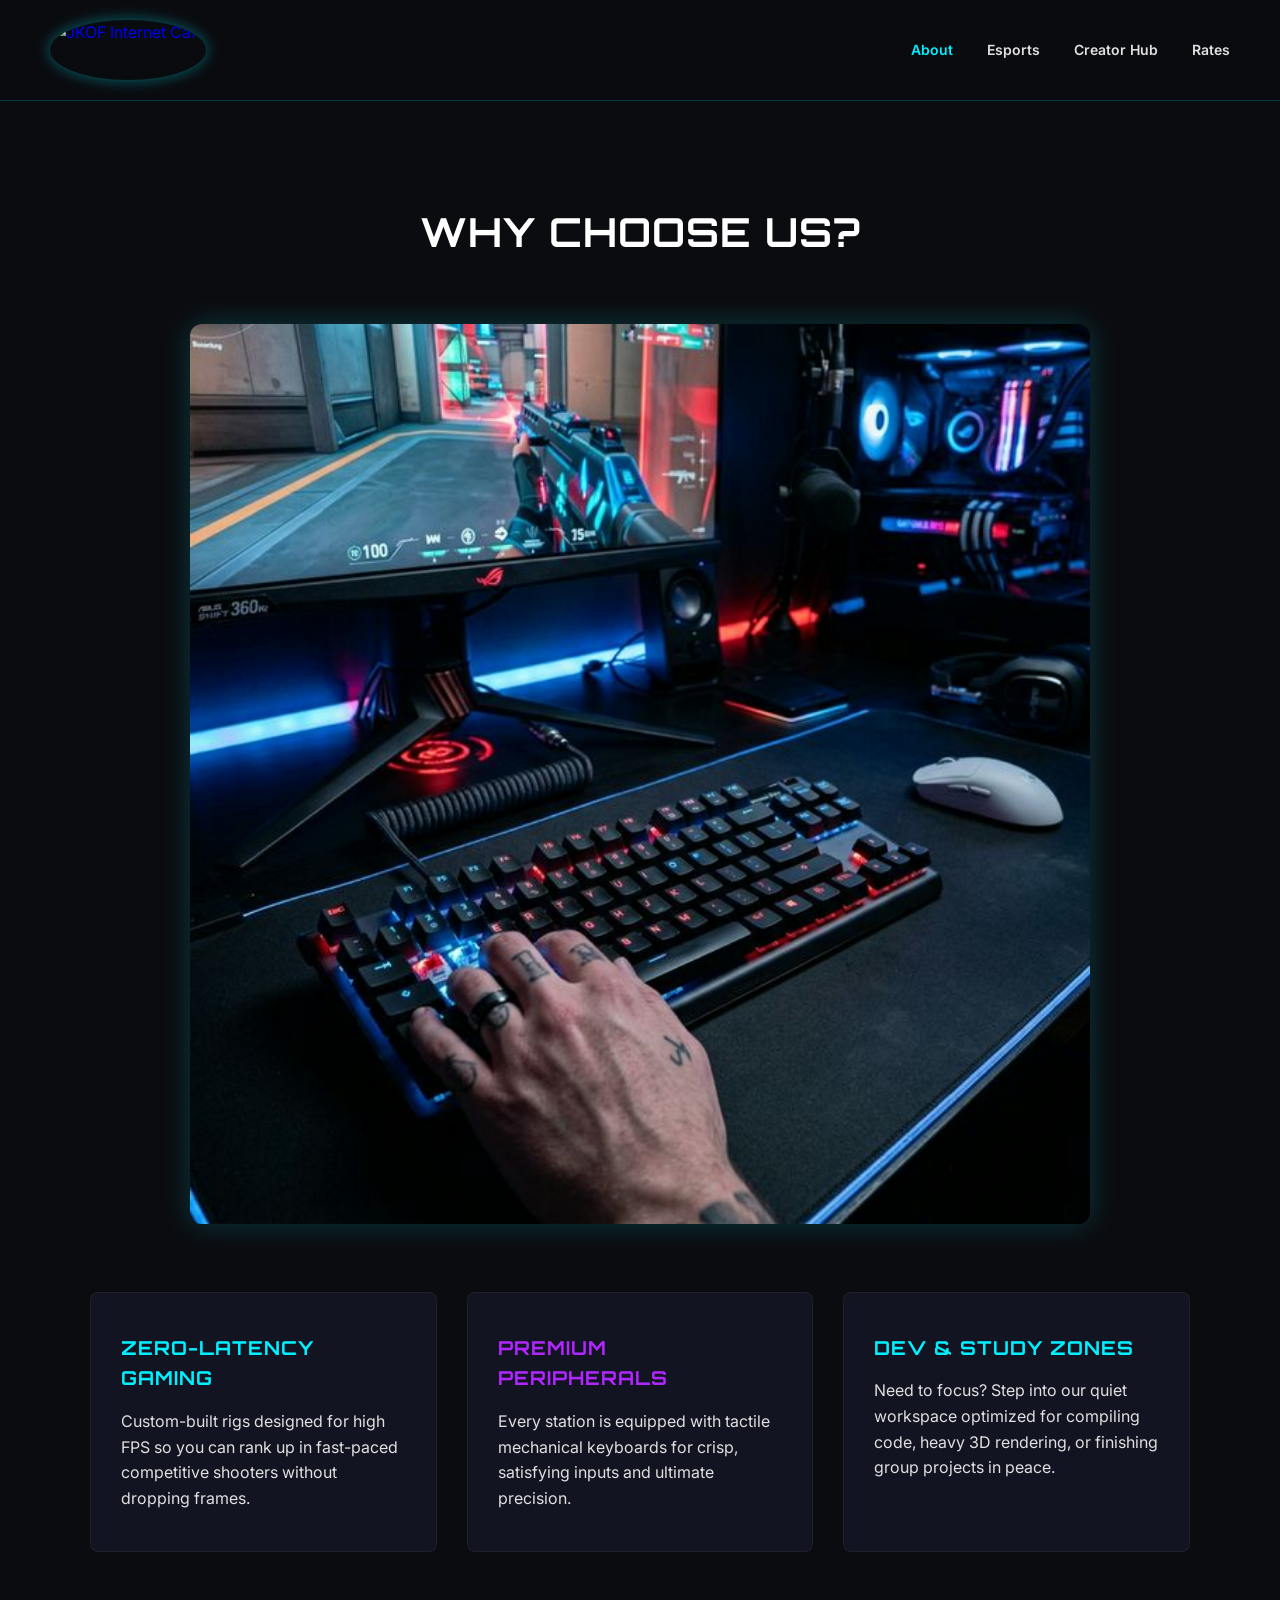
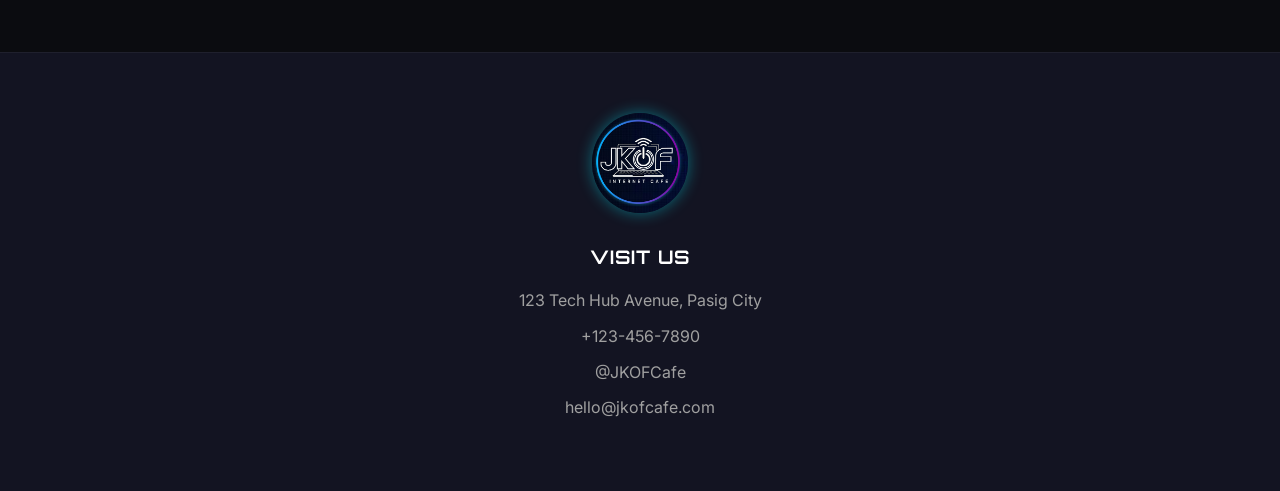
==== about.html @ 514297d2 "Add site pages, assets, and central stylesheet Split the single-file site into separate pages (about" ====
<!DOCTYPE html>
<html lang="en">

<head>
    <meta charset="UTF-8">
    <meta name="viewport" content="width=device-width, initial-scale=1.0">
    <title>JKOF Internet Cafe - About</title>
    <link href="https://fonts.googleapis.com/css2?family=Inter:wght@400;600&family=Orbitron:wght@700;900&display=swap"
        rel="stylesheet">
    <link rel="stylesheet" href="style.css">
    <style>
        body {
            padding-top: 100px;
        }

        /* Offset nav */
    </style>
</head>

<body>

    <nav>
        <a href="index.html" class="logo">
            <img src="logo.png" alt="JKOF Internet Cafe" class="logo-img">
        </a>
        <div class="nav-links">
            <a href="about.html" style="color: var(--neon-cyan);">About</a>
            <a href="arena.html">Esports</a>
            <a href="hub.html">Creator Hub</a>
            <a href="rates.html">Rates</a>
        </div>
    </nav>

    <section id="about" class="fade-in">
        <h2 class="section-title">Why Choose Us?</h2>

        <div style="margin-bottom: 60px; text-align: center;">
            <img src="about-gaming.png" alt="Premium Gaming Setup"
                style="width: 100%; max-width: 900px; border-radius: 12px; box-shadow: 0 0 30px rgba(0, 240, 255, 0.2);">
        </div>

        <div class="grid-3">
            <div class="card">
                <h3>ZERO-LATENCY GAMING</h3>
                <p>Custom-built rigs designed for high FPS so you can rank up in fast-paced competitive shooters without
                    dropping frames.</p>
            </div>
            <div class="card purple-border">
                <h3>PREMIUM PERIPHERALS</h3>
                <p>Every station is equipped with tactile mechanical keyboards for crisp, satisfying inputs and ultimate
                    precision.</p>
            </div>
            <div class="card">
                <h3>DEV & STUDY ZONES</h3>
                <p>Need to focus? Step into our quiet workspace optimized for compiling code, heavy 3D rendering, or
                    finishing group projects in peace.</p>
            </div>
        </div>
    </section>

    <footer>
        <div style="display: flex; justify-content: center; margin-bottom: 30px;">
            <a href="index.html" class="logo">
                <img src="logo.jpg" alt="JKOF Internet Cafe" class="logo-img" style="height: 100px;">
            </a>
        </div>
        <div class="footer-info">
            <h3 style="color: #fff; margin-bottom: 15px;">Visit us</h3>
            <p>123 Tech Hub Avenue, Pasig City</p>
            <p>+123-456-7890</p>
            <p>@JKOFCafe</p>
            <p>hello@jkofcafe.com</p>
        </div>
    </footer>

    <script>
        const observerOptions = {
            root: null,
            rootMargin: '0px',
            threshold: 0.15
        };

        const observer = new IntersectionObserver((entries, observer) => {
            entries.forEach(entry => {
                if (entry.isIntersecting) {
                    entry.target.classList.add('visible');
                    observer.unobserve(entry.target);
                }
            });
        }, observerOptions);

        document.querySelectorAll('.fade-in').forEach((element) => {
            observer.observe(element);
        });
    </script>
</body>

</html>
---- style.css ----
/* CSS Variables for Brand Colors */
    :root {
        --bg-dark: #0b0c10;
        --bg-panel: #131422;
        --text-light: #e0e0e0;
        --neon-cyan: #00f0ff;
        --neon-purple: #b026ff;
        --font-main: 'Inter', sans-serif;
        --font-header: 'Orbitron', sans-serif;
    }

    /* Base Styles */
    * {
        margin: 0;
        padding: 0;
        box-sizing: border-box;
    }

    body {
        background-color: var(--bg-dark);
        color: var(--text-light);
        font-family: var(--font-main);
        line-height: 1.6;
        overflow-x: hidden;
    }

    h1,
    h2,
    h3,
    h4 {
        font-family: var(--font-header);
        text-transform: uppercase;
        letter-spacing: 1px;
    }

    /* Navigation */
    nav {
        position: fixed;
        top: 0;
        width: 100%;
        padding: 20px 50px;
        background: rgba(11, 12, 16, 0.9);
        backdrop-filter: blur(10px);
        display: flex;
        justify-content: space-between;
        align-items: center;
        z-index: 1000;
        border-bottom: 1px solid rgba(0, 240, 255, 0.2);
    }

    .logo {
        display: flex;
        align-items: center;
        text-decoration: none;
    }

    .logo-img {
        height: 60px;
        width: auto;
        border-radius: 50%;
        box-shadow: 0 0 15px rgba(0, 240, 255, 0.4);
        transition: all 0.3s ease;
    }

    .logo-img:hover {
        box-shadow: 0 0 25px rgba(176, 38, 255, 0.8);
        transform: scale(1.05);
    }

    .nav-links a {
        color: var(--text-light);
        text-decoration: none;
        margin-left: 30px;
        font-size: 14px;
        font-weight: 600;
        transition: color 0.3s ease;
    }

    .nav-links a:hover {
        color: var(--neon-cyan);
    }

    /* Hero Section */
    .hero {
        height: 100vh;
        display: flex;
        flex-direction: column;
        justify-content: center;
        align-items: center;
        text-align: center;
        padding: 0 20px;
        background: radial-gradient(circle at center, #1a1b30 0%, var(--bg-dark) 70%);
    }

    .hero h1 {
        font-size: 4rem;
        margin-bottom: 20px;
    }

    .hero h1 span {
        color: var(--neon-cyan);
        text-shadow: 0 0 10px rgba(0, 240, 255, 0.5);
    }

    .hero p {
        font-size: 1.2rem;
        max-width: 600px;
        margin-bottom: 40px;
        color: #a0a0a0;
    }

    .btn {
        padding: 15px 30px;
        background-color: var(--neon-cyan);
        color: var(--bg-dark);
        text-decoration: none;
        font-family: var(--font-header);
        font-weight: 700;
        border-radius: 4px;
        transition: all 0.3s ease;
        box-shadow: 0 0 15px rgba(0, 240, 255, 0.4);
    }

    .btn:hover {
        background-color: #fff;
        box-shadow: 0 0 25px rgba(0, 240, 255, 0.8);
    }

    /* Section Layouts */
    section {
        padding: 100px 50px;
        max-width: 1200px;
        margin: 0 auto;
    }

    .section-title {
        text-align: center;
        font-size: 2.5rem;
        margin-bottom: 60px;
        color: #fff;
    }

    .grid-3 {
        display: grid;
        grid-template-columns: repeat(auto-fit, minmax(300px, 1fr));
        gap: 30px;
    }

    .grid-2 {
        display: grid;
        grid-template-columns: repeat(auto-fit, minmax(400px, 1fr));
        gap: 50px;
    }

    /* Cards */
    .card {
        background: var(--bg-panel);
        padding: 40px 30px;
        border-radius: 8px;
        border: 1px solid rgba(255, 255, 255, 0.05);
        transition: transform 0.3s ease, border-color 0.3s ease;
    }

    .card:hover {
        transform: translateY(-5px);
        border-color: var(--neon-cyan);
    }

    .card h3 {
        color: var(--neon-cyan);
        margin-bottom: 15px;
        font-size: 1.2rem;
    }

    .card.purple-border:hover {
        border-color: var(--neon-purple);
    }

    .card.purple-border h3 {
        color: var(--neon-purple);
    }

    /* Rates Table */
    table {
        width: 100%;
        border-collapse: collapse;
        background: var(--bg-panel);
        border-radius: 8px;
        overflow: hidden;
    }

    th,
    td {
        padding: 20px;
        text-align: left;
        border-bottom: 1px solid rgba(255, 255, 255, 0.05);
    }

    th {
        color: var(--neon-cyan);
        font-family: var(--font-header);
        background: rgba(0, 240, 255, 0.05);
    }

    .promo-banner {
        background: linear-gradient(90deg, rgba(176, 38, 255, 0.2), rgba(0, 240, 255, 0.2));
        padding: 20px;
        text-align: center;
        border-top: 1px solid rgba(0, 240, 255, 0.3);
    }

    .promo-banner h4 {
        color: var(--neon-purple);
        font-size: 1.5rem;
        margin-bottom: 5px;
    }

    /* Footer */
    footer {
        background: var(--bg-panel);
        padding: 60px 50px;
        text-align: center;
        border-top: 1px solid rgba(255, 255, 255, 0.05);
    }

    .footer-info p {
        margin-bottom: 10px;
        color: #a0a0a0;
    }

    /* Fade-in Animation Classes */
    .fade-in {
        opacity: 0;
        transform: translateY(30px);
        transition: opacity 0.8s ease, transform 0.8s ease;
    }

    .fade-in.visible {
        opacity: 1;
        transform: translateY(0);
    }

    /* Responsive */
    @media (max-width: 768px) {
        nav {
            padding: 20px;
            flex-direction: column;
            gap: 15px;
        }

        .nav-links a {
            margin: 0 10px;
        }

        .hero h1 {
            font-size: 2.5rem;
        }

        section {
            padding: 60px 20px;
        }
    }
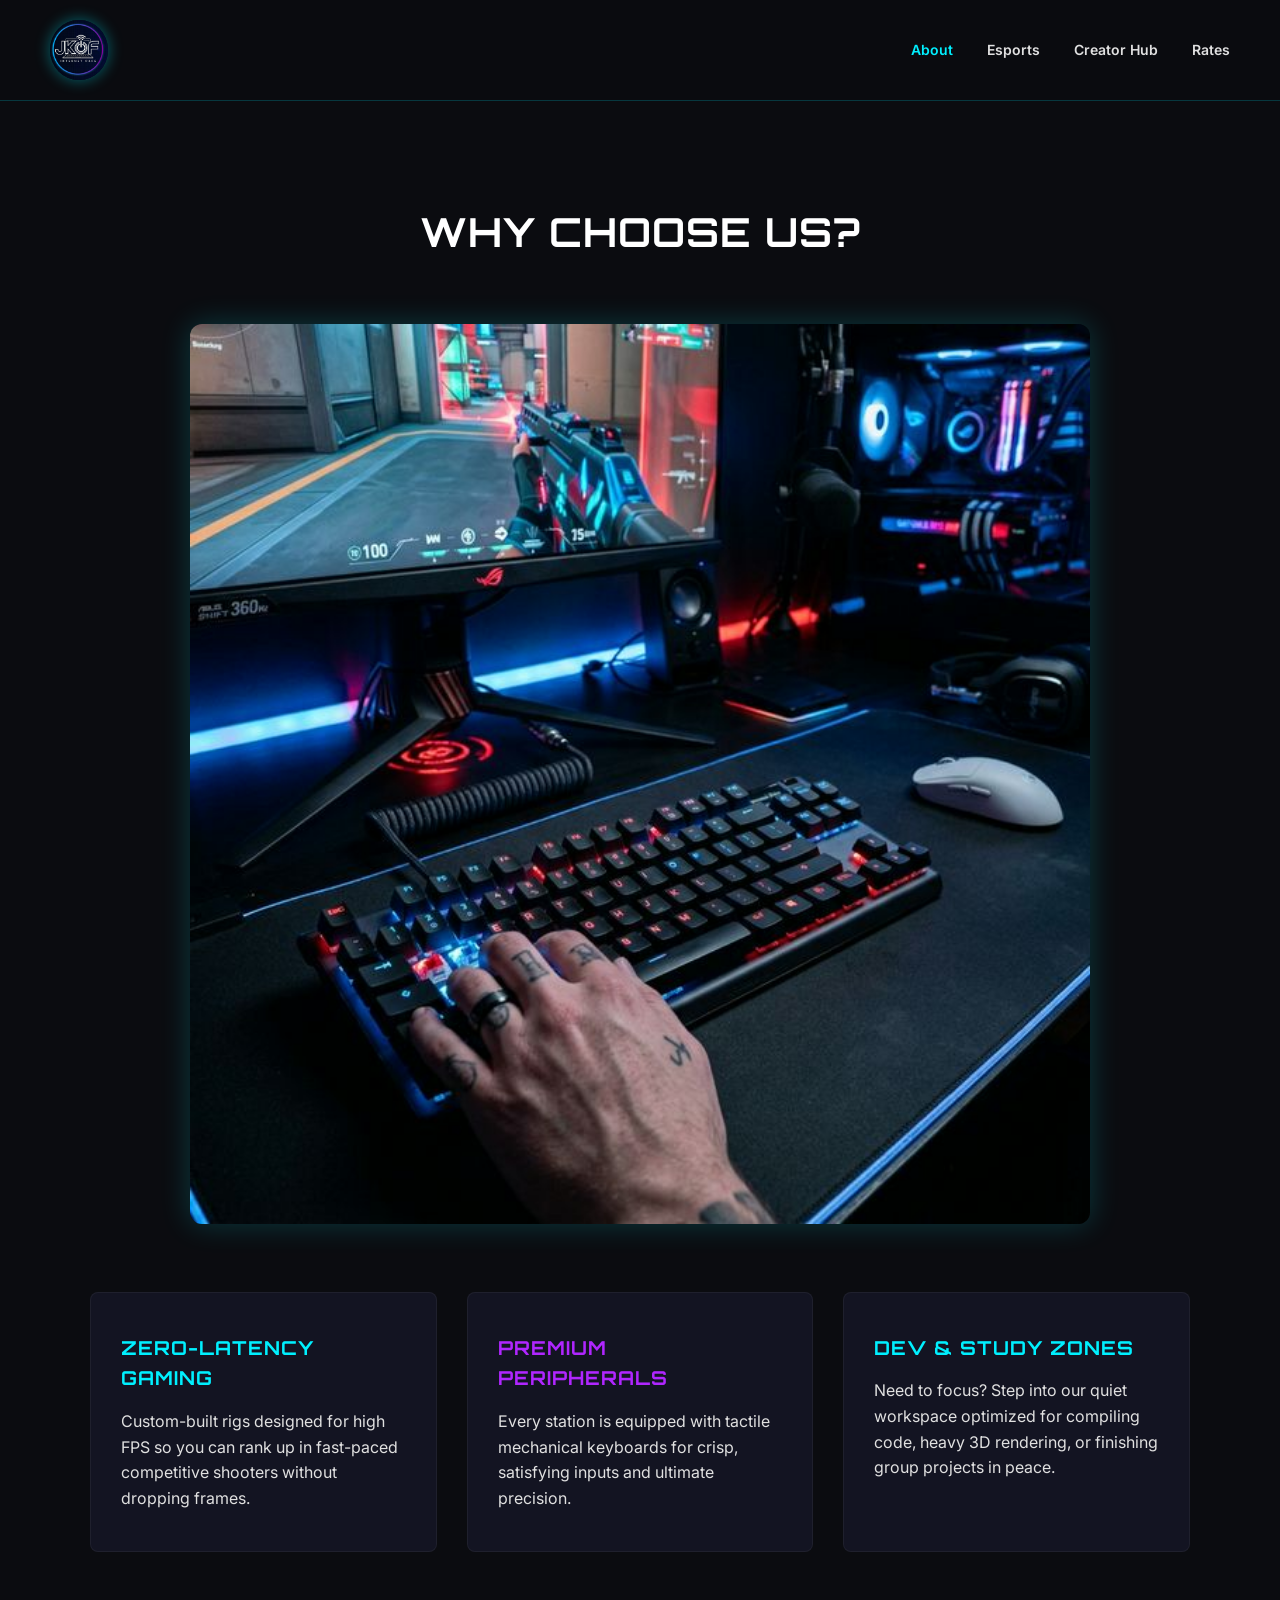
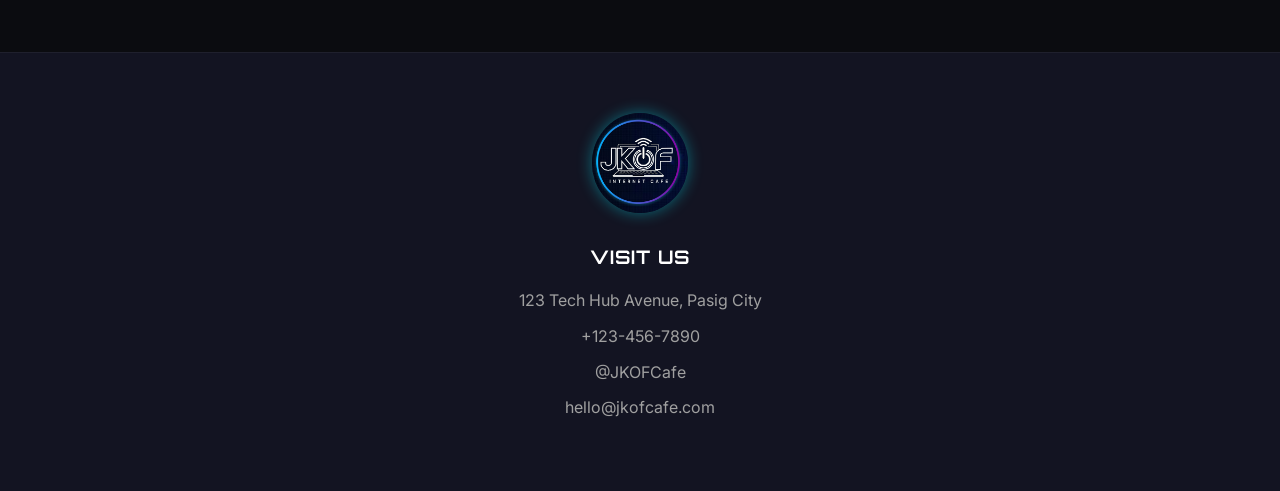
==== commit 4ed8ca07: "Use logo.jpg instead of logo.png Update header logo source from logo.png to logo.jpg across about.ht" ====
--- a/about.html
+++ b/about.html
@@ -21,7 +21,7 @@
 
     <nav>
         <a href="index.html" class="logo">
-            <img src="logo.png" alt="JKOF Internet Cafe" class="logo-img">
+            <img src="logo.jpg" alt="JKOF Internet Cafe" class="logo-img">
         </a>
         <div class="nav-links">
             <a href="about.html" style="color: var(--neon-cyan);">About</a>
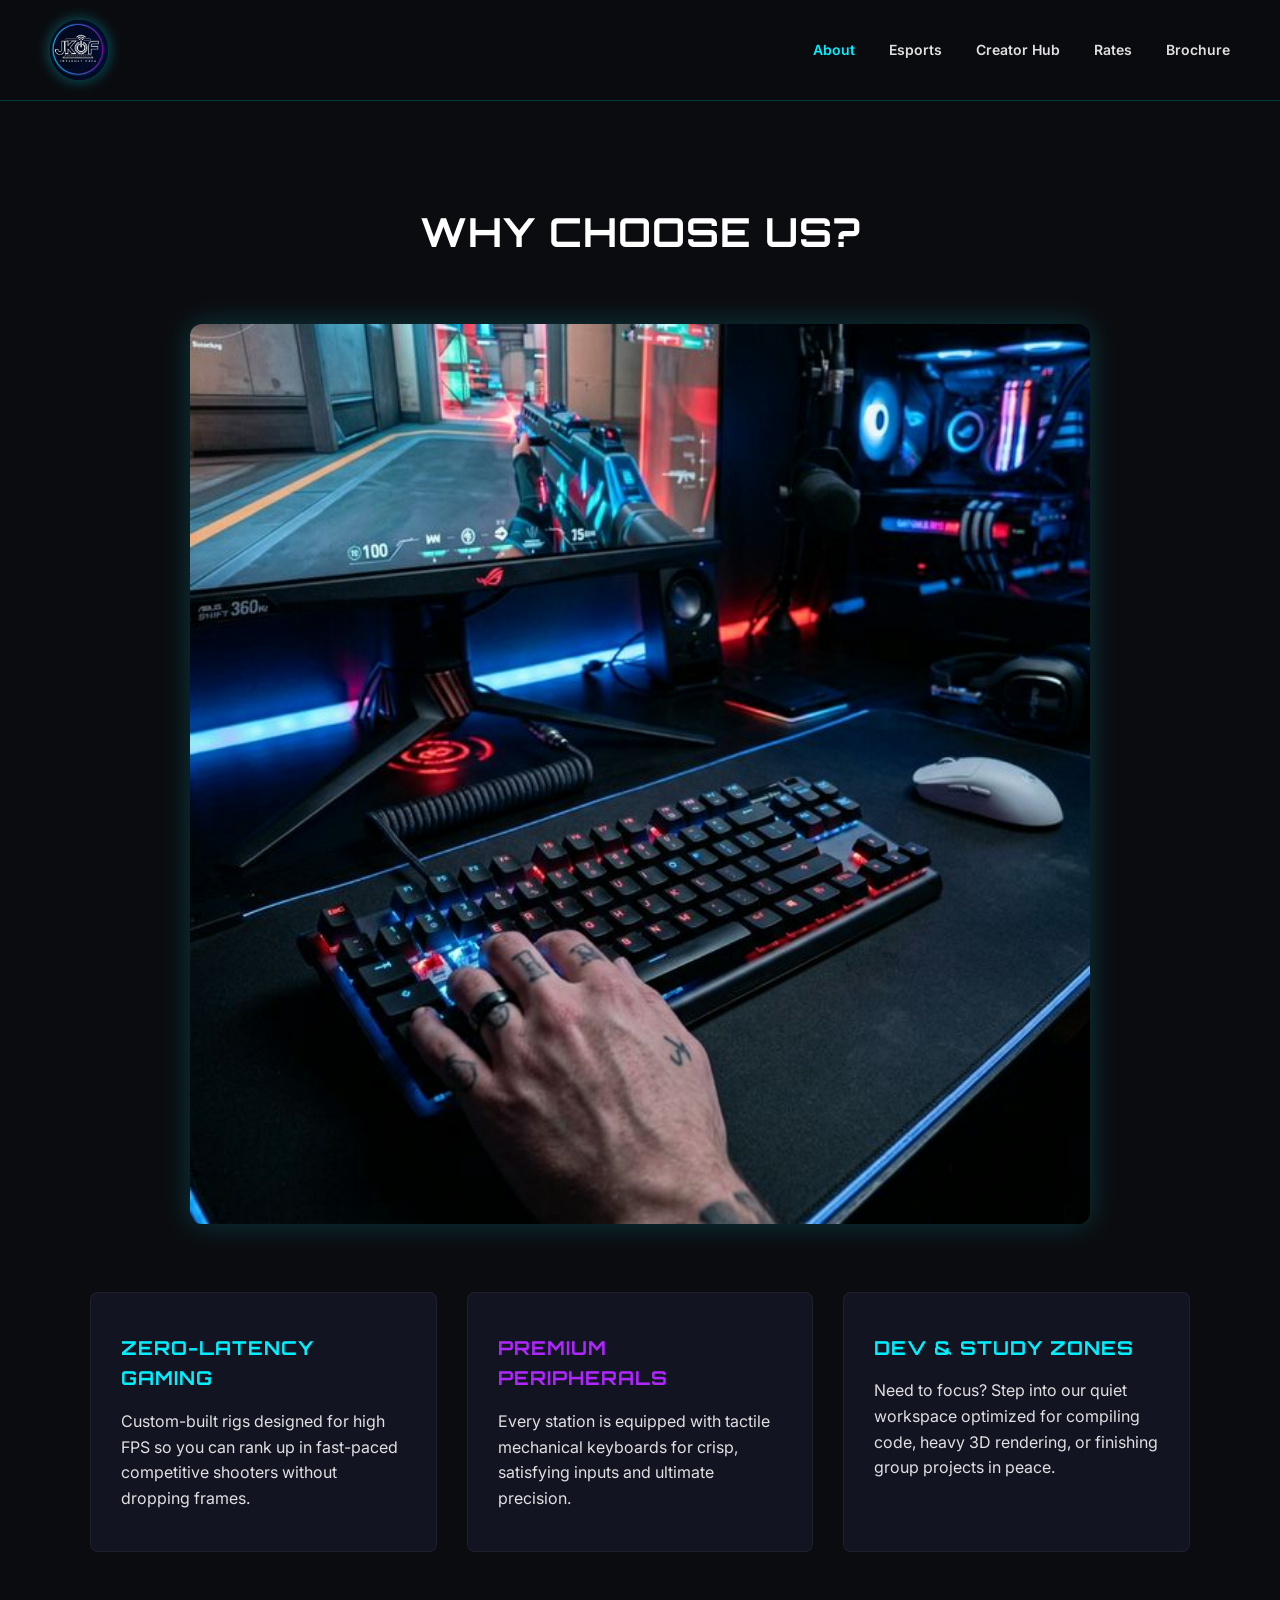
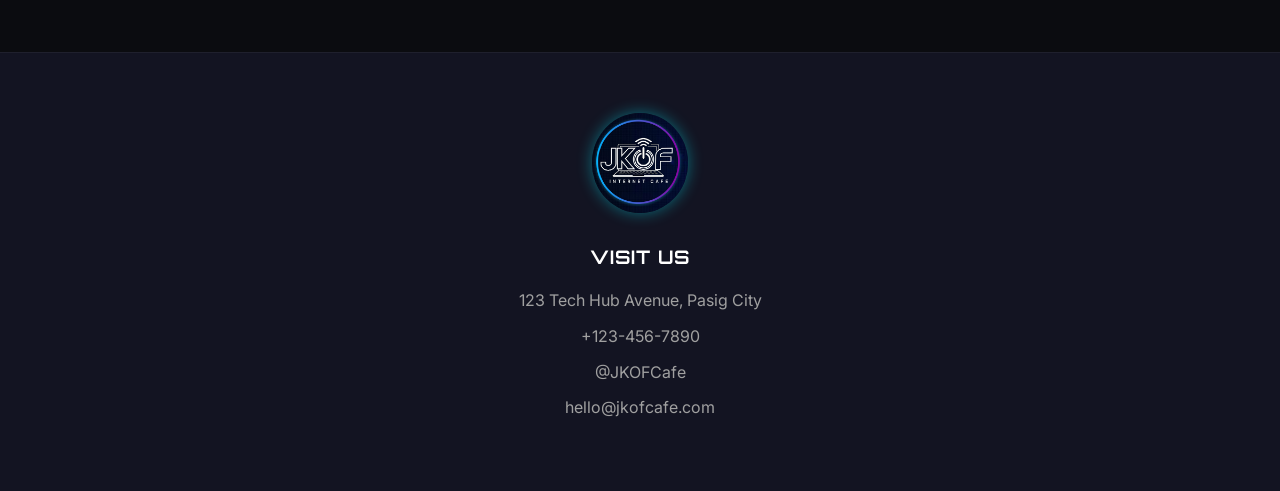
==== commit fd89ec4e: "Add brochure page and assets; add nav links Introduce a new brochure section: adds brochure.html wit" ====
--- a/about.html
+++ b/about.html
@@ -5,6 +5,7 @@
     <meta charset="UTF-8">
     <meta name="viewport" content="width=device-width, initial-scale=1.0">
     <title>JKOF Internet Cafe - About</title>
+    <link rel="icon" href="logo.jpg">
     <link href="https://fonts.googleapis.com/css2?family=Inter:wght@400;600&family=Orbitron:wght@700;900&display=swap"
         rel="stylesheet">
     <link rel="stylesheet" href="style.css">
@@ -28,6 +29,7 @@
             <a href="arena.html">Esports</a>
             <a href="hub.html">Creator Hub</a>
             <a href="rates.html">Rates</a>
+            <a href="brochure.html">Brochure</a>
         </div>
     </nav>
 
